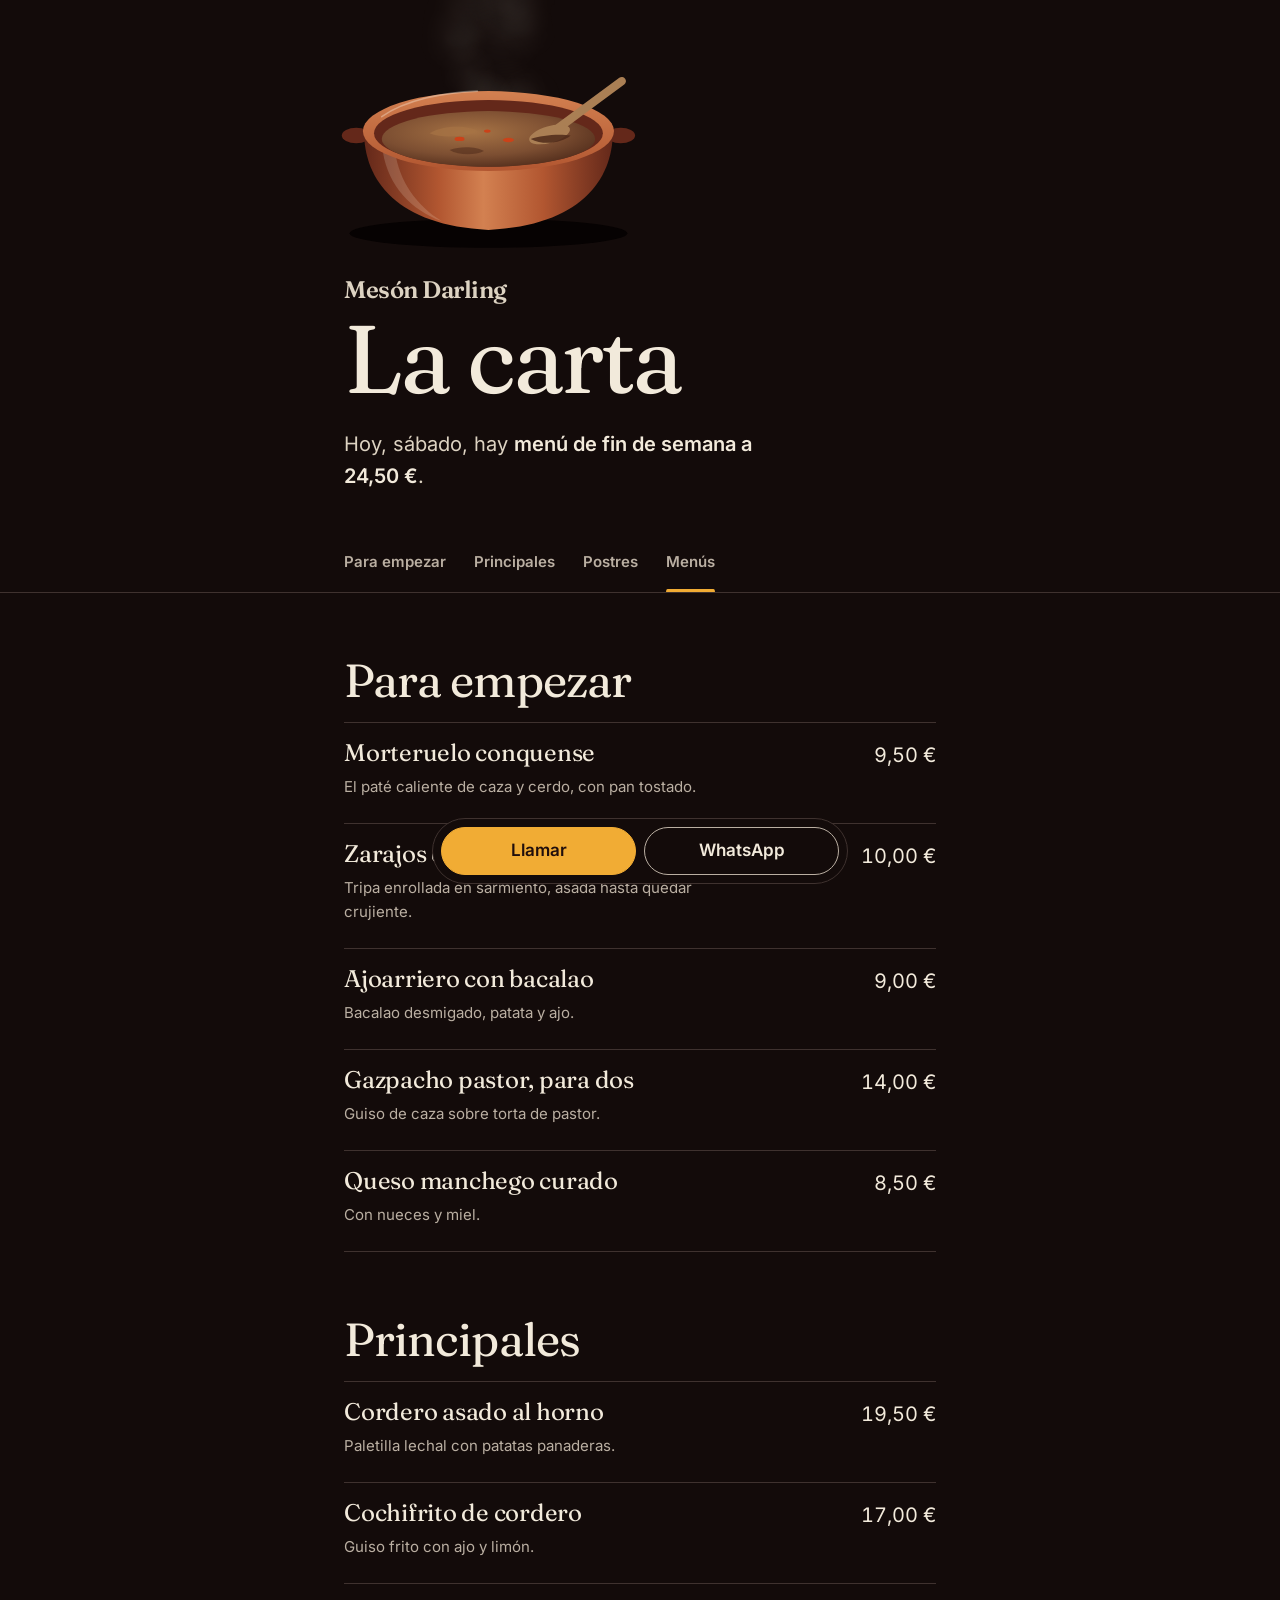
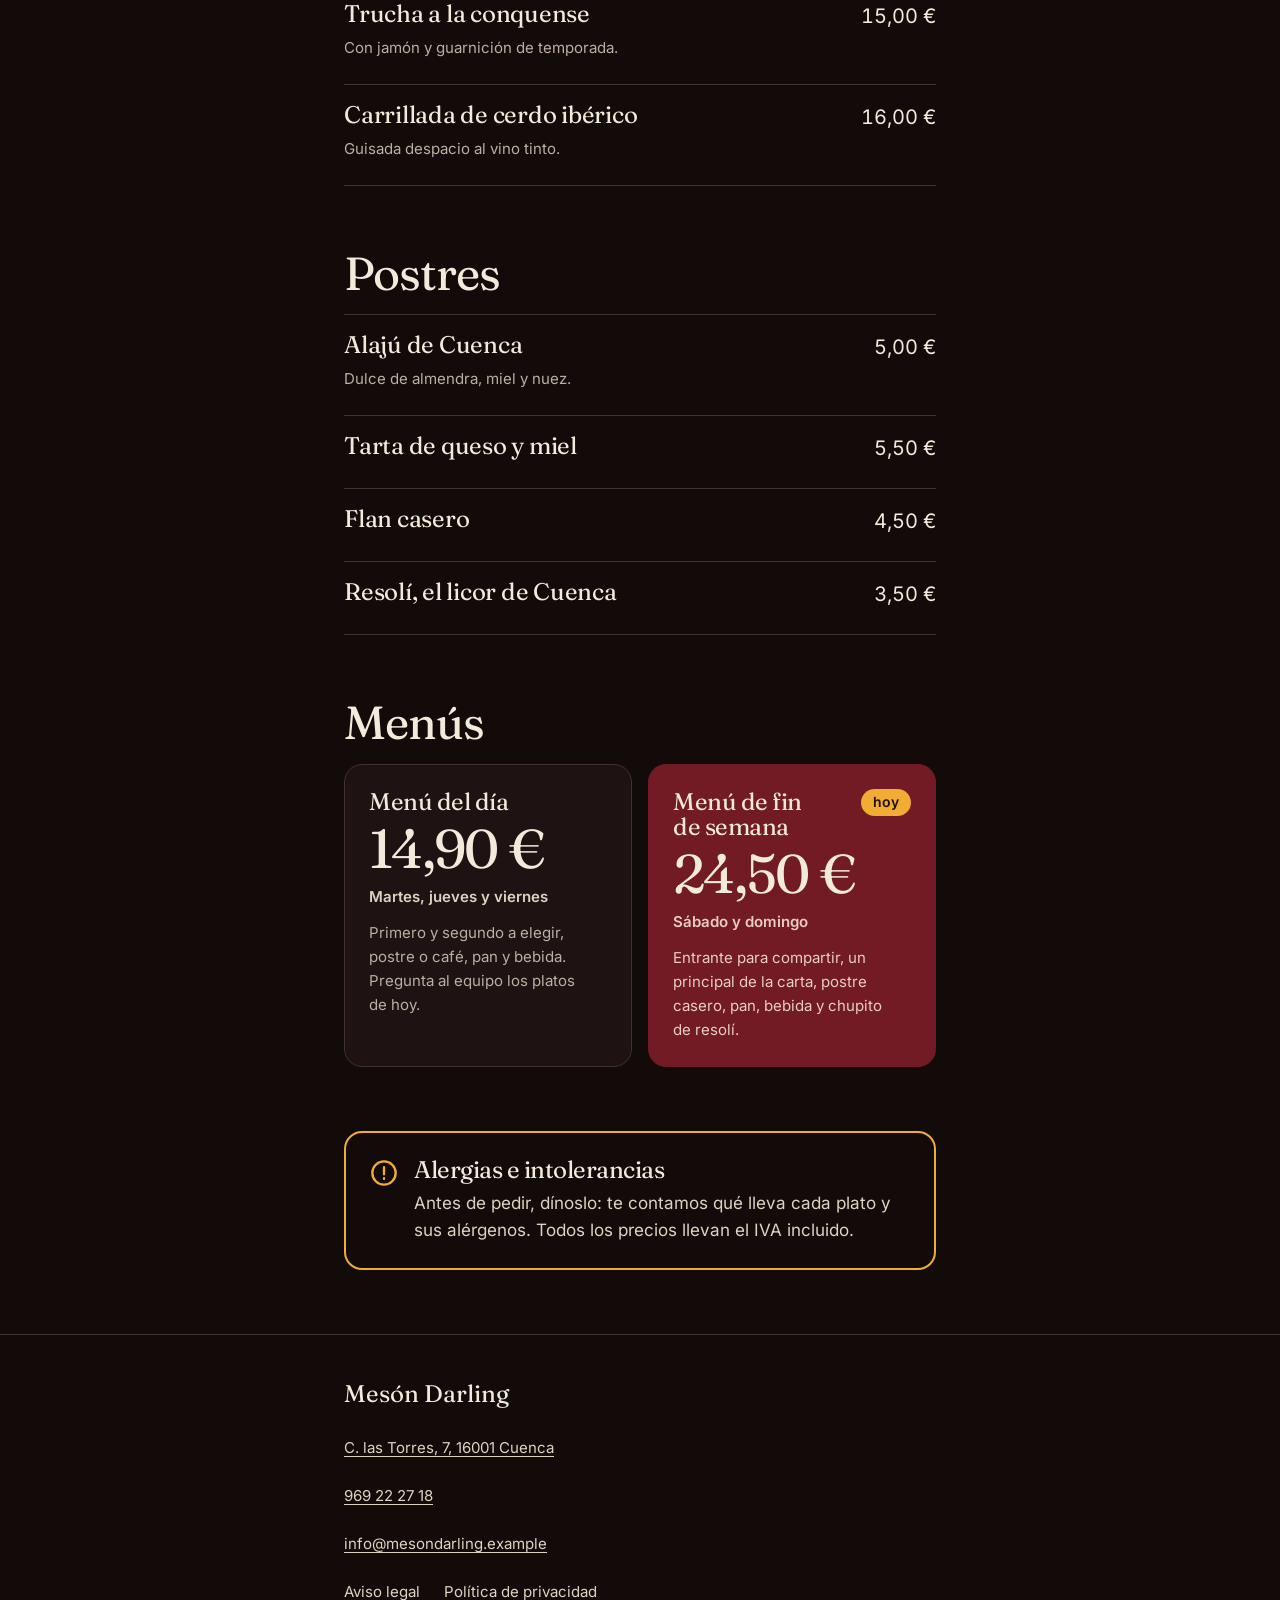
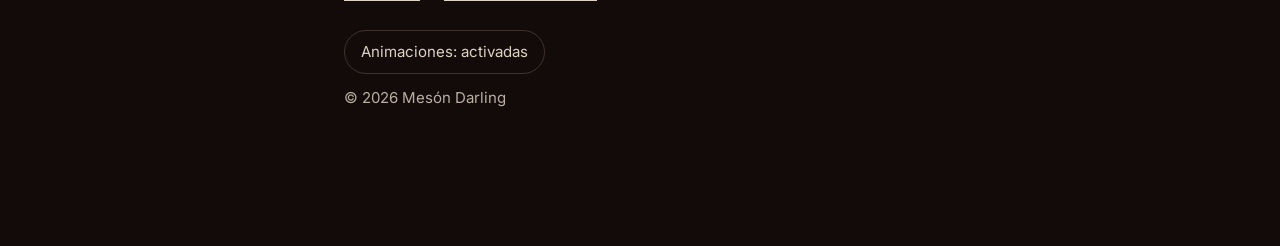
==== public/index.html @ 7cc81e18 "Primera versión de la carta digital del Mesón Darling (prueba NFC) Co-Authored-By: Claude Opus 5.5 <" ====
<!doctype html>
<html lang="es">
<head>
<meta charset="utf-8">
<meta name="viewport" content="width=device-width, initial-scale=1, viewport-fit=cover">
<title>Carta · Mesón Darling, restaurante en Cuenca</title>
<meta name="description" content="La carta del Mesón Darling en Cuenca: morteruelo, zarajos, cordero asado, postres de la tierra, menú del día y de fin de semana, con precios e IVA incluido.">
<meta name="robots" content="noindex">
<link rel="canonical" href="https://mesondarling.misioncumplida.app/">
<meta name="theme-color" content="#1f1314">
<link rel="icon" href="img/favicon.svg" type="image/svg+xml">

<meta property="og:type" content="website">
<meta property="og:locale" content="es_ES">
<meta property="og:site_name" content="Mesón Darling">
<meta property="og:title" content="La carta del Mesón Darling">
<meta property="og:description" content="Morteruelo, zarajos, cordero asado y postres de Cuenca, con precios. Menú del día y de fin de semana.">
<meta property="og:url" content="https://mesondarling.misioncumplida.app/">
<meta property="og:image" content="https://mesondarling.misioncumplida.app/img/og.jpg">
<meta property="og:image:width" content="1200">
<meta property="og:image:height" content="630">
<meta property="og:image:alt" content="La carta del Mesón Darling: cazuela de morteruelo sobre fondo vino oscuro">
<meta name="twitter:card" content="summary_large_image">

<script>(function(){var d=document.documentElement;d.className+=' js';try{var q=new URLSearchParams(location.search).get('movimiento'),g=localStorage;if(q==='1')g.setItem('mov','si');if(q==='0')g.setItem('mov','no');var m=g.getItem('mov');if(m==='si')d.className+=' mov';if(m==='no')d.className+=' sin-mov';}catch(e){}})();</script>
<link rel="preload" href="fonts/fraunces-latin-wght-normal.woff2" as="font" type="font/woff2" crossorigin>
<link rel="preload" href="fonts/inter-latin-wght-normal.woff2" as="font" type="font/woff2" crossorigin>
<link rel="stylesheet" href="css/estilos.css">

<script type="application/ld+json">
{
  "@context": "https://schema.org",
  "@type": "Restaurant",
  "name": "Mesón Darling",
  "telephone": "+34969222718",
  "priceRange": "€€",
  "servesCuisine": [
    "Cocina conquense",
    "Cocina castellana"
  ],
  "image": "https://mesondarling.misioncumplida.app/img/og.jpg",
  "url": "https://mesondarling.misioncumplida.app/",
  "address": {
    "@type": "PostalAddress",
    "streetAddress": "C. las Torres, 7",
    "addressLocality": "Cuenca",
    "postalCode": "16001",
    "addressRegion": "Cuenca",
    "addressCountry": "ES"
  },
  "geo": {
    "@type": "GeoCoordinates",
    "latitude": 40.0786,
    "longitude": -2.1336
  },
  "openingHoursSpecification": [
    {
      "@type": "OpeningHoursSpecification",
      "dayOfWeek": [
        "Tuesday",
        "Thursday",
        "Friday"
      ],
      "opens": "10:00",
      "closes": "15:30"
    },
    {
      "@type": "OpeningHoursSpecification",
      "dayOfWeek": [
        "Tuesday",
        "Thursday",
        "Friday"
      ],
      "opens": "20:00",
      "closes": "23:00"
    },
    {
      "@type": "OpeningHoursSpecification",
      "dayOfWeek": "Saturday",
      "opens": "11:00",
      "closes": "15:30"
    },
    {
      "@type": "OpeningHoursSpecification",
      "dayOfWeek": "Saturday",
      "opens": "20:00",
      "closes": "23:00"
    },
    {
      "@type": "OpeningHoursSpecification",
      "dayOfWeek": "Sunday",
      "opens": "11:00",
      "closes": "15:30"
    }
  ],
  "sameAs": [
    "https://www.google.com/maps/place//data=!4m2!3m1!1s0xd5d676e38222c59:0x9240be1455f8149e"
  ],
  "hasMenu": {
    "@type": "Menu",
    "name": "Carta del Mesón Darling",
    "url": "https://mesondarling.misioncumplida.app/",
    "inLanguage": "es",
    "hasMenuSection": [
      {
        "@type": "MenuSection",
        "name": "Para empezar",
        "hasMenuItem": [
          {
            "@type": "MenuItem",
            "name": "Morteruelo conquense",
            "offers": {
              "@type": "Offer",
              "price": "9.50",
              "priceCurrency": "EUR"
            }
          },
          {
            "@type": "MenuItem",
            "name": "Zarajos de cordero lechal",
            "offers": {
              "@type": "Offer",
              "price": "10.00",
              "priceCurrency": "EUR"
            }
          },
          {
            "@type": "MenuItem",
            "name": "Ajoarriero con bacalao",
            "offers": {
              "@type": "Offer",
              "price": "9.00",
              "priceCurrency": "EUR"
            }
          },
          {
            "@type": "MenuItem",
            "name": "Gazpacho pastor, para dos",
            "offers": {
              "@type": "Offer",
              "price": "14.00",
              "priceCurrency": "EUR"
            }
          },
          {
            "@type": "MenuItem",
            "name": "Queso manchego curado",
            "offers": {
              "@type": "Offer",
              "price": "8.50",
              "priceCurrency": "EUR"
            }
          }
        ]
      },
      {
        "@type": "MenuSection",
        "name": "Principales",
        "hasMenuItem": [
          {
            "@type": "MenuItem",
            "name": "Cordero asado al horno",
            "offers": {
              "@type": "Offer",
              "price": "19.50",
              "priceCurrency": "EUR"
            }
          },
          {
            "@type": "MenuItem",
            "name": "Cochifrito de cordero",
            "offers": {
              "@type": "Offer",
              "price": "17.00",
              "priceCurrency": "EUR"
            }
          },
          {
            "@type": "MenuItem",
            "name": "Trucha a la conquense",
            "offers": {
              "@type": "Offer",
              "price": "15.00",
              "priceCurrency": "EUR"
            }
          },
          {
            "@type": "MenuItem",
            "name": "Carrillada de cerdo ibérico",
            "offers": {
              "@type": "Offer",
              "price": "16.00",
              "priceCurrency": "EUR"
            }
          }
        ]
      },
      {
        "@type": "MenuSection",
        "name": "Postres",
        "hasMenuItem": [
          {
            "@type": "MenuItem",
            "name": "Alajú de Cuenca",
            "offers": {
              "@type": "Offer",
              "price": "5.00",
              "priceCurrency": "EUR"
            }
          },
          {
            "@type": "MenuItem",
            "name": "Tarta de queso y miel",
            "offers": {
              "@type": "Offer",
              "price": "5.50",
              "priceCurrency": "EUR"
            }
          },
          {
            "@type": "MenuItem",
            "name": "Flan casero",
            "offers": {
              "@type": "Offer",
              "price": "4.50",
              "priceCurrency": "EUR"
            }
          },
          {
            "@type": "MenuItem",
            "name": "Resolí, el licor de Cuenca",
            "offers": {
              "@type": "Offer",
              "price": "3.50",
              "priceCurrency": "EUR"
            }
          }
        ]
      }
    ]
  }
}
</script>
</head>
<body>
<a class="saltar" href="#carta">Saltar a la carta</a>

<header class="cabeza contenedor">
  <div class="emblema">
    <canvas class="vapor" data-firma="vapor" aria-hidden="true"></canvas>
    <svg viewBox="60 170 540 300" aria-hidden="true" focusable="false">
      <defs>
        <linearGradient id="g-cuerpo" x1="0" x2="1" y1="0" y2="0">
          <stop offset="0" class="s-barro-osc"/><stop offset=".3" class="s-barro"/><stop offset=".48" class="s-barro-claro"/><stop offset=".72" class="s-barro"/><stop offset="1" class="s-barro-osc"/>
        </linearGradient>
        <linearGradient id="g-borde" x1="0" x2="0" y1="0" y2="1">
          <stop offset="0" class="s-barro-claro"/><stop offset="1" class="s-barro"/>
        </linearGradient>
        <radialGradient id="g-guiso" cx=".42" cy=".38" r=".7">
          <stop offset="0" class="s-guiso-claro"/><stop offset=".6" class="s-guiso"/><stop offset="1" class="s-guiso-osc"/>
        </radialGradient>
      </defs>
      <ellipse class="i-sombra" cx="320" cy="446" rx="250" ry="26"/>
      <ellipse class="i-barro-osc" cx="82" cy="270" rx="26" ry="14"/>
      <ellipse class="i-barro-osc" cx="558" cy="270" rx="26" ry="14"/>
      <path fill="url(#g-cuerpo)" d="M96 262 C96 352 156 432 320 440 C484 432 544 352 544 262 Z"/>
      <path class="i-brillo" d="M130 300 C140 360 180 404 236 424 C190 396 160 352 152 300 Z"/>
      <ellipse fill="url(#g-borde)" cx="320" cy="262" rx="226" ry="72"/>
      <ellipse class="i-barro-osc" cx="320" cy="266" rx="206" ry="60"/>
      <ellipse fill="url(#g-guiso)" cx="320" cy="276" rx="192" ry="50"/>
      <path class="i-guiso-claro" d="M214 266 C240 250 286 252 300 262 C284 272 238 276 214 266 Z" opacity=".7"/>
      <path class="i-guiso-osc" d="M250 296 C270 288 300 290 312 298 C296 306 266 306 250 296 Z" opacity=".55"/>
      <ellipse class="i-pimenton" cx="268" cy="276" rx="9" ry="4"/>
      <ellipse class="i-pimenton" cx="318" cy="262" rx="6" ry="3"/>
      <ellipse class="i-pimenton" cx="356" cy="278" rx="10" ry="4"/>
      <path class="i-mango" d="M446 256 L560 172"/>
      <ellipse class="i-madera" cx="430" cy="268" rx="38" ry="15" transform="rotate(-16 430 268)"/>
      <path class="i-guiso-osc" d="M396 276 C414 270 446 266 468 270 C452 284 418 288 396 276 Z" opacity=".85"/>
      <path class="i-brillo-fino" d="M128 236 C170 206 240 192 300 190"/>
    </svg>
  </div>
  <p class="marca entrada">Mesón Darling</p>
  <h1 class="entrada" style="--i:1">La carta</h1>
  <p class="hoy entrada" style="--i:2" id="hoy" role="status">Menú del día martes, jueves y viernes.</p>
</header>

<nav class="secciones" aria-label="Partes de la carta">
  <div class="contenedor secciones-pista">
    <ul>
      <li><a href="#empezar">Para empezar</a></li>
      <li><a href="#principales">Principales</a></li>
      <li><a href="#postres">Postres</a></li>
      <li><a href="#menus">Menús</a></li>
    </ul>
    <span class="secciones-marca" aria-hidden="true"></span>
  </div>
</nav>

<main id="carta" class="contenedor" tabindex="-1">
  <section id="empezar" class="parte" aria-labelledby="t-empezar">
    <h2 id="t-empezar">Para empezar</h2>
    <ul class="platos">
      <li class="rev"><span class="plato">Morteruelo conquense</span><span class="precio">9,50 €</span><small>El paté caliente de caza y cerdo, con pan tostado.</small></li>
      <li class="rev"><span class="plato">Zarajos de cordero lechal</span><span class="precio">10,00 €</span><small>Tripa enrollada en sarmiento, asada hasta quedar crujiente.</small></li>
      <li class="rev"><span class="plato">Ajoarriero con bacalao</span><span class="precio">9,00 €</span><small>Bacalao desmigado, patata y ajo.</small></li>
      <li class="rev"><span class="plato">Gazpacho pastor, para dos</span><span class="precio">14,00 €</span><small>Guiso de caza sobre torta de pastor.</small></li>
      <li class="rev"><span class="plato">Queso manchego curado</span><span class="precio">8,50 €</span><small>Con nueces y miel.</small></li>
    </ul>
  </section>

  <section id="principales" class="parte" aria-labelledby="t-principales">
    <h2 id="t-principales">Principales</h2>
    <ul class="platos">
      <li class="rev"><span class="plato">Cordero asado al horno</span><span class="precio">19,50 €</span><small>Paletilla lechal con patatas panaderas.</small></li>
      <li class="rev"><span class="plato">Cochifrito de cordero</span><span class="precio">17,00 €</span><small>Guiso frito con ajo y limón.</small></li>
      <li class="rev"><span class="plato">Trucha a la conquense</span><span class="precio">15,00 €</span><small>Con jamón y guarnición de temporada.</small></li>
      <li class="rev"><span class="plato">Carrillada de cerdo ibérico</span><span class="precio">16,00 €</span><small>Guisada despacio al vino tinto.</small></li>
    </ul>
  </section>

  <section id="postres" class="parte" aria-labelledby="t-postres">
    <h2 id="t-postres">Postres</h2>
    <ul class="platos">
      <li class="rev"><span class="plato">Alajú de Cuenca</span><span class="precio">5,00 €</span><small>Dulce de almendra, miel y nuez.</small></li>
      <li class="rev"><span class="plato">Tarta de queso y miel</span><span class="precio">5,50 €</span></li>
      <li class="rev"><span class="plato">Flan casero</span><span class="precio">4,50 €</span></li>
      <li class="rev"><span class="plato">Resolí, el licor de Cuenca</span><span class="precio">3,50 €</span></li>
    </ul>
  </section>

  <section id="menus" class="parte" aria-labelledby="t-menus">
    <h2 id="t-menus">Menús</h2>
    <div class="menus">
      <article class="menu-tarjeta rev" data-dias="2,4,5">
        <h3>Menú del día</h3>
        <p class="menu-precio">14,90 €</p>
        <p class="menu-dias">Martes, jueves y viernes</p>
        <p>Primero y segundo a elegir, postre o café, pan y bebida. Pregunta al equipo los platos de hoy.</p>
      </article>
      <article class="menu-tarjeta rev" data-dias="6,0">
        <h3>Menú de fin de semana</h3>
        <p class="menu-precio">24,50 €</p>
        <p class="menu-dias">Sábado y domingo</p>
        <p>Entrante para compartir, un principal de la carta, postre casero, pan, bebida y chupito de resolí.</p>
      </article>
    </div>
  </section>

  <aside class="alergenos" aria-labelledby="t-alergenos">
    <svg viewBox="0 0 24 24" aria-hidden="true" focusable="false"><circle cx="12" cy="12" r="10"/><path d="M12 7v6M12 16.5v.5"/></svg>
    <div>
      <h2 id="t-alergenos">Alergias e intolerancias</h2>
      <p>Antes de pedir, dínoslo: te contamos qué lleva cada plato y sus alérgenos. Todos los precios llevan el IVA incluido.</p>
    </div>
  </aside>
</main>

<footer class="pie">
  <div class="contenedor">
    <p class="pie-marca">Mesón Darling</p>
    <p><a href="https://www.google.com/maps/place//data=!4m2!3m1!1s0xd5d676e38222c59:0x9240be1455f8149e" target="_blank" rel="noopener">C. las Torres, 7, 16001 Cuenca</a></p>
    <p><a href="tel:+34969222718">969 22 27 18</a></p>
    <p><a href="mailto:info@mesondarling.example">info@mesondarling.example</a></p>
    <ul class="pie-enlaces">
      <li><a href="/aviso-legal">Aviso legal</a></li>
      <li><a href="/privacidad">Política de privacidad</a></li>
    </ul>
    <p><button class="mov-boton" type="button" aria-pressed="true">Animaciones: activadas</button></p>
    <p class="pie-copy">© 2026 Mesón Darling</p>
  </div>
</footer>

<div class="barra-movil">
  <a href="tel:+34969222718">Llamar</a>
  <a href="https://wa.me/34969222718?text=Hola%2C%20tengo%20una%20pregunta%20sobre%20la%20carta.">WhatsApp</a>
</div>

<script src="js/main.js" defer></script>
</body>
</html>
---- public/css/estilos.css ----
/* Hallmark · shape: una carta de papel en una columna (emblema, secciones fijas, platos, menús, alérgenos) · genre: editorial · theme: custom · job: visit · idea: "La carta en la mano: la carta del Mesón Darling cabe en una columna que se lee en la mesa sin buscar nada" · vibe: "carta de mesón a la luz de la vela"
 * paper: oklch(16% 0.014 25) · accent: oklch(79% 0.15 76) · display: Fraunces · body: Inter · hero: emblema de la cazuela humeante sobre «La carta» y lo que hay hoy · nav: barra fija de cuatro secciones con marca que se desliza · footer: datos del mesón y legales en una columna · imagery: ilustración SVG propia de la cazuela (sin fotos del cliente) · signature: el vapor de la cazuela sobre el título de la carta
 * axes: dark/roman-serif/warm · posture: restrained (azafrán solo en la marca de sección, el foco y la acción) · contrast: pass · fold: pass · v2.0.0 */
/* Hallmark · pre-emit critique: P4 H5 E4 S4 R5 V4 · weakest: P, una carta en columna es lo esperable; la cazuela y el «hoy hay menú» la hacen del Mesón Darling y útil en la mesa */
/* Hallmark · dismissed F7 · las píldoras son controles (.saltar, enlaces de .barra-movil, .mov-boton) y la etiqueta «hoy» del menú, no cajas */
/* Hallmark · waive 80 · la cazuela del emblema es una ilustración SVG propia · el Mesón Darling no tiene fotos y el usuario eligió la ilustración */
/* Hallmark · waive 37 · Fraunces + Inter autoalojadas · pareja que el titular aprobó para el Mesón Darling y su carta, con licencia OFL */

@font-face { font-family: "Fraunces"; src: url("../fonts/fraunces-latin-wght-normal.woff2") format("woff2"); font-weight: 100 900; font-style: normal; font-display: swap; }
@font-face { font-family: "Inter"; src: url("../fonts/inter-latin-wght-normal.woff2") format("woff2"); font-weight: 100 900; font-style: normal; font-display: swap; }

:root {
  --space-2xs: 4px; --space-xs: 8px; --space-sm: 12px; --space-md: 16px; --space-lg: 24px; --space-xl: 40px; --space-2xl: 64px; --space-3xl: 96px;
  --text-xs: 0.875rem; --text-sm: 0.9375rem; --text-md: 1.0625rem; --text-lg: 1.25rem; --text-xl: 1.5rem;
  --text-display: clamp(3.4rem, 12vw + 0.5rem, 6rem);
  --text-section: clamp(2rem, 5vw + 0.8rem, 2.9rem);
  --text-title: clamp(1.25rem, 1vw + 1rem, 1.5rem);
  --ease-out: cubic-bezier(0.16, 1, 0.3, 1); --ease-in-out: cubic-bezier(0.65, 0, 0.35, 1);
  --dur-micro: 120ms; --dur-short: 220ms; --dur-long: 420ms;
  --container: 42rem; --gutter: 24px; --nav-h: 60px;
  --z-raised: 10; --z-sticky: 200; --z-sticky-nav: 300;
  --radius-card: 18px; --radius-pill: 999px;

  /* Paleta del Mesón Darling: vino, pergamino y ocre azafrán */
  --color-paper: oklch(16% 0.014 25);
  --color-paper-2: oklch(20% 0.018 25);
  --color-paper-3: oklch(25% 0.024 25);
  --color-ink: oklch(94% 0.022 85);
  --color-ink-2: oklch(87% 0.025 80);
  --color-muted: oklch(76% 0.022 70);
  --color-rule: oklch(33% 0.02 30);
  --color-accent: oklch(79% 0.15 76);
  --color-accent-ink: oklch(19% 0.03 30);
  --color-focus: oklch(81% 0.19 76);
  --color-field: oklch(37% 0.12 20);
  --color-on-field-muted: oklch(87% 0.035 50);
  --color-shadow: oklch(10% 0.012 25);

  /* Ilustración de la cazuela */
  --c-barro: oklch(56% 0.13 42);
  --c-barro-claro: oklch(68% 0.12 50);
  --c-barro-osc: oklch(36% 0.09 35);
  --c-guiso: oklch(47% 0.075 52);
  --c-guiso-claro: oklch(60% 0.09 62);
  --c-guiso-osc: oklch(33% 0.06 45);
  --c-pimenton: oklch(57% 0.18 36);
  --c-madera: oklch(63% 0.08 66);
  --c-brillo: oklch(97% 0.02 85);
  --firma-a: oklch(94% 0.022 85);

  --font-display: "Fraunces", Georgia, ui-serif, serif;
  --font-body: "Inter", ui-sans-serif, system-ui, sans-serif;
}

/* ===================== BASE ===================== */
*, *::before, *::after { box-sizing: border-box; }
html, body { overflow-x: clip; }
html { scrollbar-color: var(--color-muted) var(--color-paper); scroll-padding-top: calc(var(--nav-h) + var(--space-md)); scroll-behavior: smooth; -webkit-text-size-adjust: 100%; }
body { margin: 0; background: var(--color-paper); color: var(--color-ink); font-family: var(--font-body); font-size: var(--text-md); line-height: 1.6; -webkit-font-smoothing: antialiased; font-synthesis: none; -webkit-tap-highlight-color: transparent; }
::selection { background: color-mix(in oklab, var(--color-accent) 30%, transparent); color: var(--color-ink); }
:focus-visible { outline: 3px solid var(--color-focus); outline-offset: 3px; }
a { color: inherit; text-decoration-thickness: 1px; text-underline-offset: 0.18em; }
h1, h2, h3 { margin: 0; font-family: var(--font-display); font-weight: 400; letter-spacing: -0.02em; line-height: 1.05; overflow-wrap: break-word; min-width: 0; text-wrap: balance; }
p { margin: 0; text-wrap: pretty; }
ul { margin: 0; padding: 0; list-style: none; }
svg { display: block; }
button { font: inherit; }
strong { font-weight: 600; }
.contenedor { width: 100%; max-width: var(--container); margin-inline: auto; padding-inline: max(var(--gutter), env(safe-area-inset-left)); }
#carta:focus { outline: none; }

.saltar { position: absolute; left: var(--space-md); top: -100px; z-index: 999; display: inline-flex; align-items: center; min-height: 44px; padding: 0 var(--space-md); background: var(--color-accent); color: var(--color-accent-ink); border-radius: var(--radius-pill); font-weight: 600; text-decoration: none; }
.saltar:focus { top: var(--space-md); }

/* ===================== CABEZA ===================== */
.cabeza { padding-top: var(--space-md); padding-bottom: var(--space-xl); text-align: left; }
.emblema { position: relative; width: min(62vw, 300px); margin-top: var(--space-2xl); margin-bottom: var(--space-lg); }
.emblema svg { width: 100%; height: auto; overflow: visible; }
.vapor { position: absolute; left: 12%; width: 76%; bottom: 52%; height: 150%; pointer-events: none; -webkit-mask-image: radial-gradient(ellipse 50% 100% at 50% 100%, black 15%, transparent 92%); mask-image: radial-gradient(ellipse 50% 100% at 50% 100%, black 15%, transparent 92%); }
.marca { font-family: var(--font-display); font-size: var(--text-xl); font-weight: 600; letter-spacing: -0.02em; color: var(--color-ink-2); }
.cabeza h1 { font-size: var(--text-display); line-height: 0.95; letter-spacing: -0.035em; font-variation-settings: "opsz" 144; margin-top: var(--space-2xs); }
.hoy { margin-top: var(--space-lg); font-size: var(--text-lg); color: var(--color-ink-2); max-width: 32ch; }
.hoy strong { color: var(--color-ink); }

/* Colores de la ilustración */
.i-sombra { fill: var(--color-shadow); }
.i-barro-osc { fill: var(--c-barro-osc); }
.i-guiso-claro { fill: var(--c-guiso-claro); }
.i-guiso-osc { fill: var(--c-guiso-osc); }
.i-pimenton { fill: var(--c-pimenton); }
.i-madera { fill: var(--c-madera); }
.i-mango { stroke: var(--c-madera); stroke-width: 15; stroke-linecap: round; fill: none; }
.i-brillo { fill: var(--c-brillo); opacity: 0.16; }
.i-brillo-fino { stroke: var(--c-brillo); stroke-width: 3; fill: none; stroke-linecap: round; opacity: 0.35; }
.s-barro-osc { stop-color: var(--c-barro-osc); }
.s-barro { stop-color: var(--c-barro); }
.s-barro-claro { stop-color: var(--c-barro-claro); }
.s-guiso { stop-color: var(--c-guiso); }
.s-guiso-claro { stop-color: var(--c-guiso-claro); }
.s-guiso-osc { stop-color: var(--c-guiso-osc); }

/* ===================== SECCIONES (barra fija) ===================== */
.secciones { position: sticky; top: 0; z-index: var(--z-sticky-nav); background: var(--color-paper); border-bottom: 1px solid var(--color-rule); }
.secciones-pista { position: relative; overflow-x: auto; scrollbar-width: none; overscroll-behavior-x: contain; }
.secciones-pista::-webkit-scrollbar { display: none; }
.secciones ul { display: flex; gap: var(--space-2xs); min-height: var(--nav-h); align-items: center; width: max-content; }
.secciones a { display: inline-flex; align-items: center; min-height: 44px; padding: 0 var(--space-sm); color: var(--color-muted); text-decoration: none; font-size: var(--text-sm); font-weight: 600; white-space: nowrap; border-radius: 10px; transition: color var(--dur-short) var(--ease-out); }
.secciones li:first-child a { padding-left: 0; }
.secciones a:hover, .secciones a[aria-current="true"] { color: var(--color-ink); }
.secciones a:focus-visible { outline-offset: -3px; }
.secciones li:first-child a:focus-visible { outline-offset: 0; }
.secciones-marca { position: absolute; left: 0; bottom: 0; width: 100px; height: 3px; background: var(--color-accent); border-radius: 3px 3px 0 0; transform-origin: 0 50%; transform: translateX(var(--x, 0)) scaleX(var(--w, 0)); transition: transform var(--dur-long) var(--ease-out); pointer-events: none; }

/* ===================== CARTA ===================== */
.parte { padding-top: var(--space-2xl); }
.parte h2 { font-size: var(--text-section); margin-bottom: var(--space-md); }
.platos li { display: grid; grid-template-columns: minmax(0, 1fr) auto; column-gap: var(--space-lg); row-gap: var(--space-2xs); padding-block: var(--space-md) var(--space-lg); border-top: 1px solid var(--color-rule); }
.platos li:last-child { border-bottom: 1px solid var(--color-rule); }
.plato { font-family: var(--font-display); font-size: var(--text-title); line-height: 1.2; letter-spacing: -0.01em; }
.precio { font-variant-numeric: tabular-nums; font-size: var(--text-lg); white-space: nowrap; align-self: baseline; }
.platos small { grid-column: 1 / -1; color: var(--color-muted); font-size: var(--text-sm); max-width: 46ch; }

.menus { display: grid; gap: var(--space-md); }
.menu-tarjeta { position: relative; padding: var(--space-lg); border-radius: var(--radius-card); background: var(--color-paper-2); border: 1px solid var(--color-rule); }
.menu-tarjeta h3 { font-size: var(--text-xl); }
.menu-precio { margin-top: var(--space-xs); font-family: var(--font-display); font-size: clamp(2.6rem, 8vw, 3.4rem); line-height: 1; letter-spacing: -0.03em; font-variant-numeric: tabular-nums; }
.menu-dias { margin-top: var(--space-xs); color: var(--color-ink-2); font-weight: 600; font-size: var(--text-sm); }
.menu-tarjeta > p:last-of-type { margin-top: var(--space-sm); color: var(--color-muted); font-size: var(--text-sm); }
.menu-tarjeta.hoy-toca { background: var(--color-field); border-color: var(--color-field); }
.menu-tarjeta.hoy-toca .menu-dias, .menu-tarjeta.hoy-toca > p:last-of-type { color: var(--color-on-field-muted); }
.menu-tarjeta .hoy-marca { position: absolute; top: var(--space-lg); right: var(--space-lg); font-size: var(--text-xs); font-weight: 600; color: var(--color-accent-ink); background: var(--color-accent); border-radius: var(--radius-pill); padding: 2px var(--space-sm); }

.alergenos { display: grid; grid-template-columns: auto minmax(0, 1fr); gap: var(--space-md); margin-top: var(--space-2xl); padding: var(--space-lg); border-radius: var(--radius-card); border: 2px solid var(--color-accent); }
.alergenos svg { width: 28px; height: 28px; fill: none; stroke: var(--color-accent); stroke-width: 2; stroke-linecap: round; margin-top: 2px; }
.alergenos h2 { font-size: var(--text-xl); margin-bottom: var(--space-xs); }
.alergenos p { color: var(--color-ink-2); }

/* ===================== PIE ===================== */
.pie { margin-top: var(--space-2xl); padding-block: var(--space-xl) calc(var(--space-2xl) + 72px + env(safe-area-inset-bottom)); border-top: 1px solid var(--color-rule); color: var(--color-muted); font-size: var(--text-sm); }
.pie .contenedor { display: flex; flex-direction: column; align-items: flex-start; gap: var(--space-2xs); }
.pie-marca { font-family: var(--font-display); font-size: var(--text-xl); color: var(--color-ink); margin-bottom: var(--space-xs); }
.pie a { display: inline-flex; align-items: center; min-height: 44px; color: var(--color-ink-2); }
.pie a:hover { color: var(--color-ink); }
.pie-enlaces { display: flex; flex-wrap: wrap; column-gap: var(--space-lg); }
.pie-copy { margin-top: var(--space-xs); }

.barra-movil { display: grid; grid-template-columns: 1fr 1fr; gap: var(--space-xs); position: fixed; left: 0; right: 0; bottom: 0; z-index: var(--z-sticky); padding: var(--space-xs) max(var(--space-xs), env(safe-area-inset-right)) calc(var(--space-xs) + env(safe-area-inset-bottom)) max(var(--space-xs), env(safe-area-inset-left)); background: var(--color-paper); border-top: 1px solid var(--color-rule); }
.barra-movil a { display: flex; align-items: center; justify-content: center; min-height: 48px; border-radius: var(--radius-pill); font-weight: 600; text-decoration: none; border: 1px solid var(--color-muted); color: var(--color-ink); transition: transform var(--dur-micro) var(--ease-out), background-color var(--dur-short) var(--ease-out); }
.barra-movil a:first-child { background: var(--color-accent); border-color: var(--color-accent); color: var(--color-accent-ink); }
.barra-movil a:active { transform: scale(0.98); }
@media (min-width: 60rem) {
  .barra-movil { left: 50%; right: auto; bottom: var(--space-md); width: min(26rem, calc(100% - 2 * var(--gutter))); transform: translateX(-50%); border: 1px solid var(--color-rule); border-radius: var(--radius-pill); padding: var(--space-xs); }
  .barra-movil a:active { transform: scale(0.98); }
}

/* ===================== PÁGINAS LEGALES Y 404 ===================== */
.legal-cabeza { display: flex; align-items: center; justify-content: space-between; gap: var(--space-md); min-height: 72px; border-bottom: 1px solid var(--color-rule); }
.legal-cabeza .marca { text-decoration: none; display: inline-flex; align-items: center; min-height: 44px; }
.volver { display: inline-flex; align-items: center; min-height: 44px; color: var(--color-ink-2); font-size: var(--text-sm); }
.legal { padding-block: var(--space-xl) var(--space-2xl); }
.legal h1 { font-size: var(--text-section); margin-bottom: var(--space-lg); }
.legal h2 { font-size: var(--text-xl); margin: var(--space-xl) 0 var(--space-sm); }
.legal p, .legal li { color: var(--color-ink-2); line-height: 1.7; }
.legal p + p { margin-top: var(--space-sm); }
.legal ul { padding-left: var(--space-lg); list-style: disc; }
.legal a { color: var(--color-ink); display: inline-flex; align-items: center; min-height: 44px; }
.legal small { color: var(--color-muted); }
.legal .boton { display: inline-flex; align-items: center; justify-content: center; min-height: 52px; padding: 0 var(--space-lg); margin-top: var(--space-xl); border-radius: var(--radius-pill); background: var(--color-accent); color: var(--color-accent-ink); font-weight: 600; text-decoration: none; }
.revisar { margin-top: var(--space-xl); padding: var(--space-lg); border: 2px dashed var(--color-accent); border-radius: 12px; color: var(--color-ink); background: var(--color-paper-2); }

/* ===================== MOVIMIENTO =====================
   Título que sube, vapor de la cazuela (canvas[data-firma="vapor"]), marca de sección que se desliza
   y platos que aparecen al llegar. Sin JS todo se ve. */
@keyframes sube { from { opacity: 0; transform: translateY(0.4em); } to { opacity: 1; transform: none; } }
@keyframes aparece { from { opacity: 0; } to { opacity: 1; } }
@keyframes asienta { from { opacity: 0; transform: translateY(16px) scale(0.97); } to { opacity: 1; transform: none; } }

.js .entrada { animation: sube 0.6s var(--ease-out) both; animation-delay: calc(var(--i, 0) * 70ms + 120ms); }
.js .emblema svg { animation: asienta 0.7s var(--ease-out) both; }
.js .vapor { opacity: 0; animation: aparece 1.2s var(--ease-out) 0.5s both; }
.js .rev { opacity: 0; transform: translateY(10px); transition: opacity 0.5s var(--ease-out), transform 0.5s var(--ease-out); transition-delay: calc(var(--n, 0) * 40ms); }
.js .rev.vis { opacity: 1; transform: none; }

@media (prefers-reduced-motion: reduce) {
  :root:not(.mov) { scroll-behavior: auto; }
  :root:not(.mov).js .entrada, :root:not(.mov).js .emblema svg { animation: aparece 0.4s var(--ease-out) both; animation-delay: 0ms; }
  :root:not(.mov).js .rev { transform: none; transition: opacity 0.4s var(--ease-out); transition-delay: 0ms; }
  :root:not(.mov) .secciones-marca { transition: none; }
}
:root.sin-mov { scroll-behavior: auto; }
:root.sin-mov.js .entrada, :root.sin-mov.js .emblema svg { animation: aparece 0.4s var(--ease-out) both; animation-delay: 0ms; }
:root.sin-mov.js .rev { transform: none; transition: opacity 0.4s var(--ease-out); transition-delay: 0ms; }
:root.sin-mov .secciones-marca { transition: none; }

/* Botón «Animaciones» del pie (solo con JS) */
.mov-boton { display: none; }
.js .mov-boton { display: inline-flex; align-items: center; min-height: 44px; margin-top: var(--space-sm); padding: 0 var(--space-md); background: transparent; color: var(--color-ink-2); border: 1px solid var(--color-rule); border-radius: var(--radius-pill); cursor: pointer; font-size: var(--text-sm); transition: border-color var(--dur-short) var(--ease-out), color var(--dur-short) var(--ease-out); }
.js .mov-boton:hover { border-color: var(--color-muted); color: var(--color-ink); }
button:disabled { opacity: 0.55; cursor: not-allowed; }

@media (min-width: 40rem) {
  :root { --gutter: 40px; }
  .menus { grid-template-columns: minmax(0, 1fr) minmax(0, 1fr); }
}
@media (hover: none) {
  .secciones a:hover { color: var(--color-muted); }
  .secciones a[aria-current="true"] { color: var(--color-ink); }
}
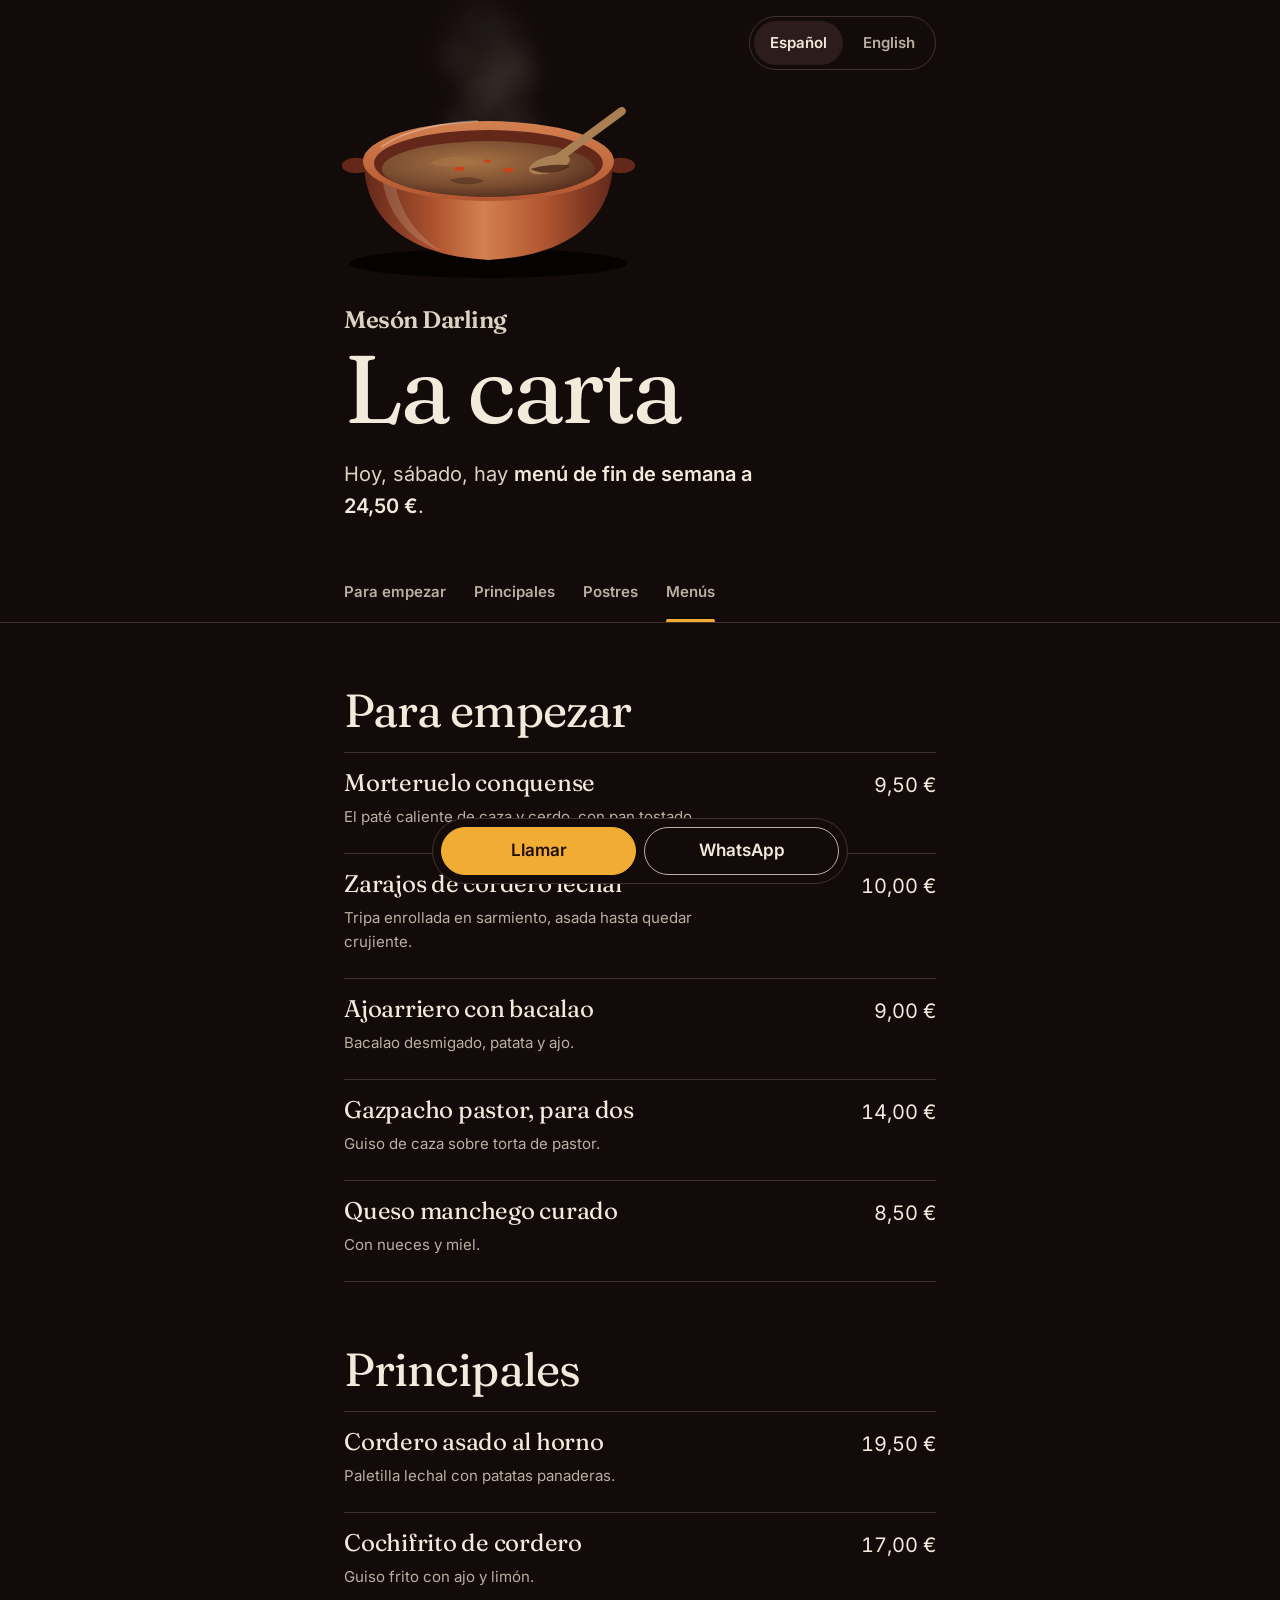
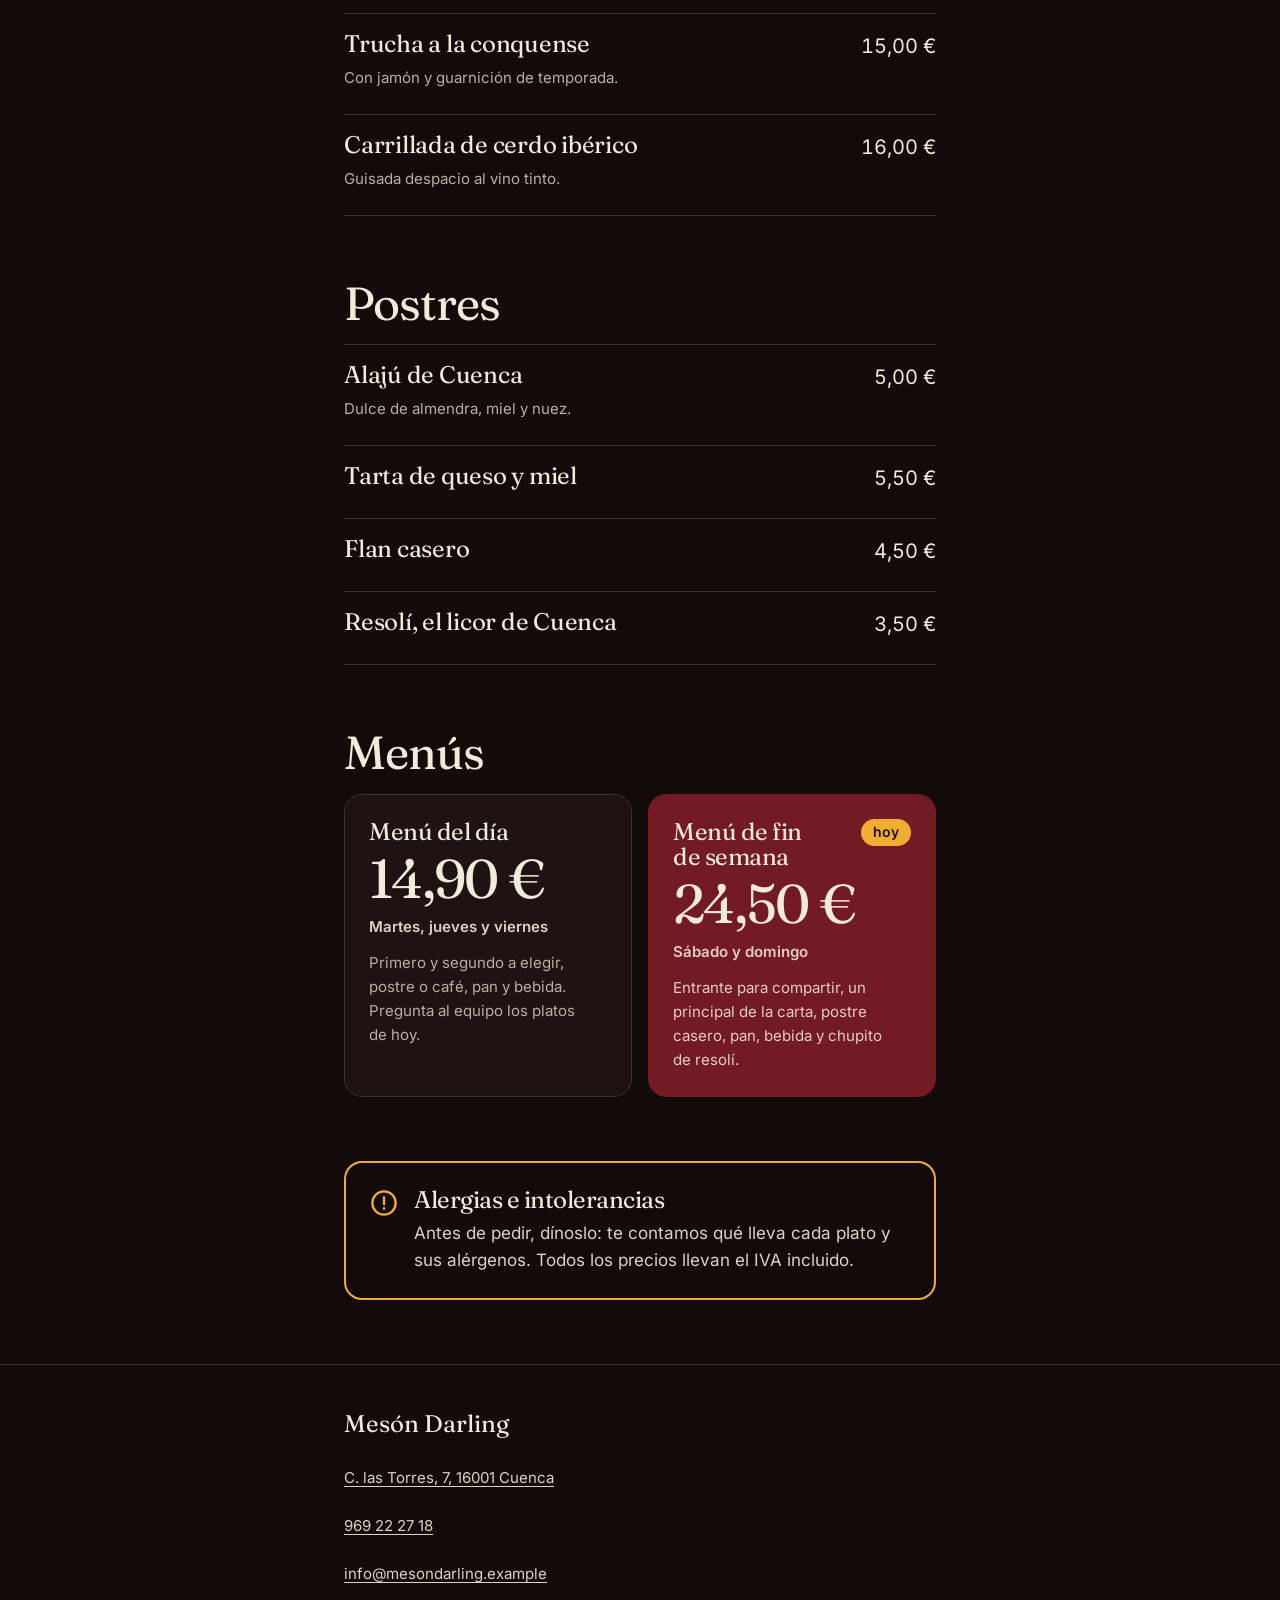
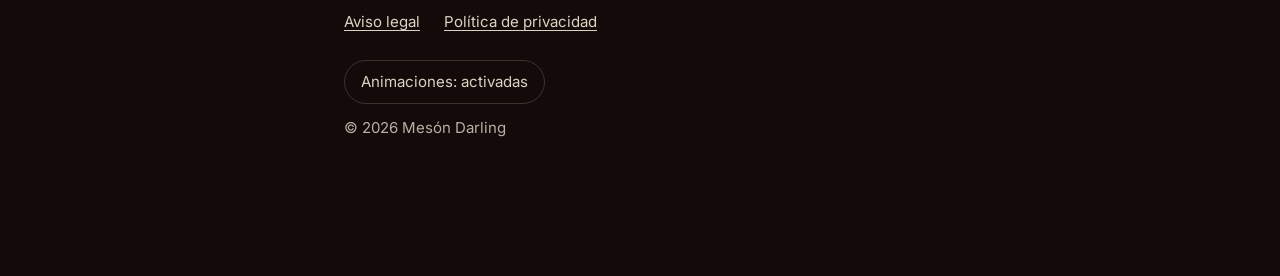
==== commit b36e2155: "Añade la carta en inglés con selector de idioma Co-Authored-By: Claude Opus 5.5 <noreply@anthropic.c" ====
--- a/public/index.html
+++ b/public/index.html
@@ -7,6 +7,9 @@
 <meta name="description" content="La carta del Mesón Darling en Cuenca: morteruelo, zarajos, cordero asado, postres de la tierra, menú del día y de fin de semana, con precios e IVA incluido.">
 <meta name="robots" content="noindex">
 <link rel="canonical" href="https://mesondarling.misioncumplida.app/">
+<link rel="alternate" hreflang="es" href="https://mesondarling.misioncumplida.app/">
+<link rel="alternate" hreflang="en" href="https://mesondarling.misioncumplida.app/en">
+<link rel="alternate" hreflang="x-default" href="https://mesondarling.misioncumplida.app/">
 <meta name="theme-color" content="#1f1314">
 <link rel="icon" href="img/favicon.svg" type="image/svg+xml">
 
@@ -25,7 +28,7 @@
 <script>(function(){var d=document.documentElement;d.className+=' js';try{var q=new URLSearchParams(location.search).get('movimiento'),g=localStorage;if(q==='1')g.setItem('mov','si');if(q==='0')g.setItem('mov','no');var m=g.getItem('mov');if(m==='si')d.className+=' mov';if(m==='no')d.className+=' sin-mov';}catch(e){}})();</script>
 <link rel="preload" href="fonts/fraunces-latin-wght-normal.woff2" as="font" type="font/woff2" crossorigin>
 <link rel="preload" href="fonts/inter-latin-wght-normal.woff2" as="font" type="font/woff2" crossorigin>
-<link rel="stylesheet" href="css/estilos.css">
+<link rel="stylesheet" href="css/estilos.css?v=2">
 
 <script type="application/ld+json">
 {
@@ -246,6 +249,12 @@
 <a class="saltar" href="#carta">Saltar a la carta</a>
 
 <header class="cabeza contenedor">
+  <nav class="idioma" aria-label="Idioma">
+    <ul>
+      <li><a href="/" aria-current="page" lang="es">Español</a></li>
+      <li><a href="/en" hreflang="en" lang="en">English</a></li>
+    </ul>
+  </nav>
   <div class="emblema">
     <canvas class="vapor" data-firma="vapor" aria-hidden="true"></canvas>
     <svg viewBox="60 170 540 300" aria-hidden="true" focusable="false">
@@ -375,6 +384,6 @@
   <a href="https://wa.me/34969222718?text=Hola%2C%20tengo%20una%20pregunta%20sobre%20la%20carta.">WhatsApp</a>
 </div>
 
-<script src="js/main.js" defer></script>
+<script src="js/main.js?v=2" defer></script>
 </body>
 </html>
--- a/public/css/estilos.css
+++ b/public/css/estilos.css
@@ -74,13 +74,20 @@
 
 /* ===================== CABEZA ===================== */
 .cabeza { padding-top: var(--space-md); padding-bottom: var(--space-xl); text-align: left; }
-.emblema { position: relative; width: min(62vw, 300px); margin-top: var(--space-2xl); margin-bottom: var(--space-lg); }
+.emblema { position: relative; width: min(62vw, 300px); margin-top: var(--space-xl); margin-bottom: var(--space-lg); }
 .emblema svg { width: 100%; height: auto; overflow: visible; }
 .vapor { position: absolute; left: 12%; width: 76%; bottom: 52%; height: 150%; pointer-events: none; -webkit-mask-image: radial-gradient(ellipse 50% 100% at 50% 100%, black 15%, transparent 92%); mask-image: radial-gradient(ellipse 50% 100% at 50% 100%, black 15%, transparent 92%); }
 .marca { font-family: var(--font-display); font-size: var(--text-xl); font-weight: 600; letter-spacing: -0.02em; color: var(--color-ink-2); }
 .cabeza h1 { font-size: var(--text-display); line-height: 0.95; letter-spacing: -0.035em; font-variation-settings: "opsz" 144; margin-top: var(--space-2xs); }
 .hoy { margin-top: var(--space-lg); font-size: var(--text-lg); color: var(--color-ink-2); max-width: 32ch; }
 .hoy strong { color: var(--color-ink); }
+
+/* Selector de idioma: dos enlaces a páginas propias (/ y /en), funciona sin JS */
+.idioma { display: flex; justify-content: flex-end; }
+.idioma ul { display: inline-flex; gap: var(--space-2xs); padding: var(--space-2xs); border: 1px solid var(--color-rule); border-radius: var(--radius-pill); }
+.idioma a { display: inline-flex; align-items: center; min-height: 44px; padding: 0 var(--space-md); border-radius: var(--radius-pill); color: var(--color-muted); font-size: var(--text-sm); font-weight: 600; text-decoration: none; transition: color var(--dur-short) var(--ease-out), background-color var(--dur-short) var(--ease-out); }
+.idioma a:hover { color: var(--color-ink); }
+.idioma a[aria-current="page"] { background: var(--color-paper-3); color: var(--color-ink); }
 
 /* Colores de la ilustración */
 .i-sombra { fill: var(--color-shadow); }
